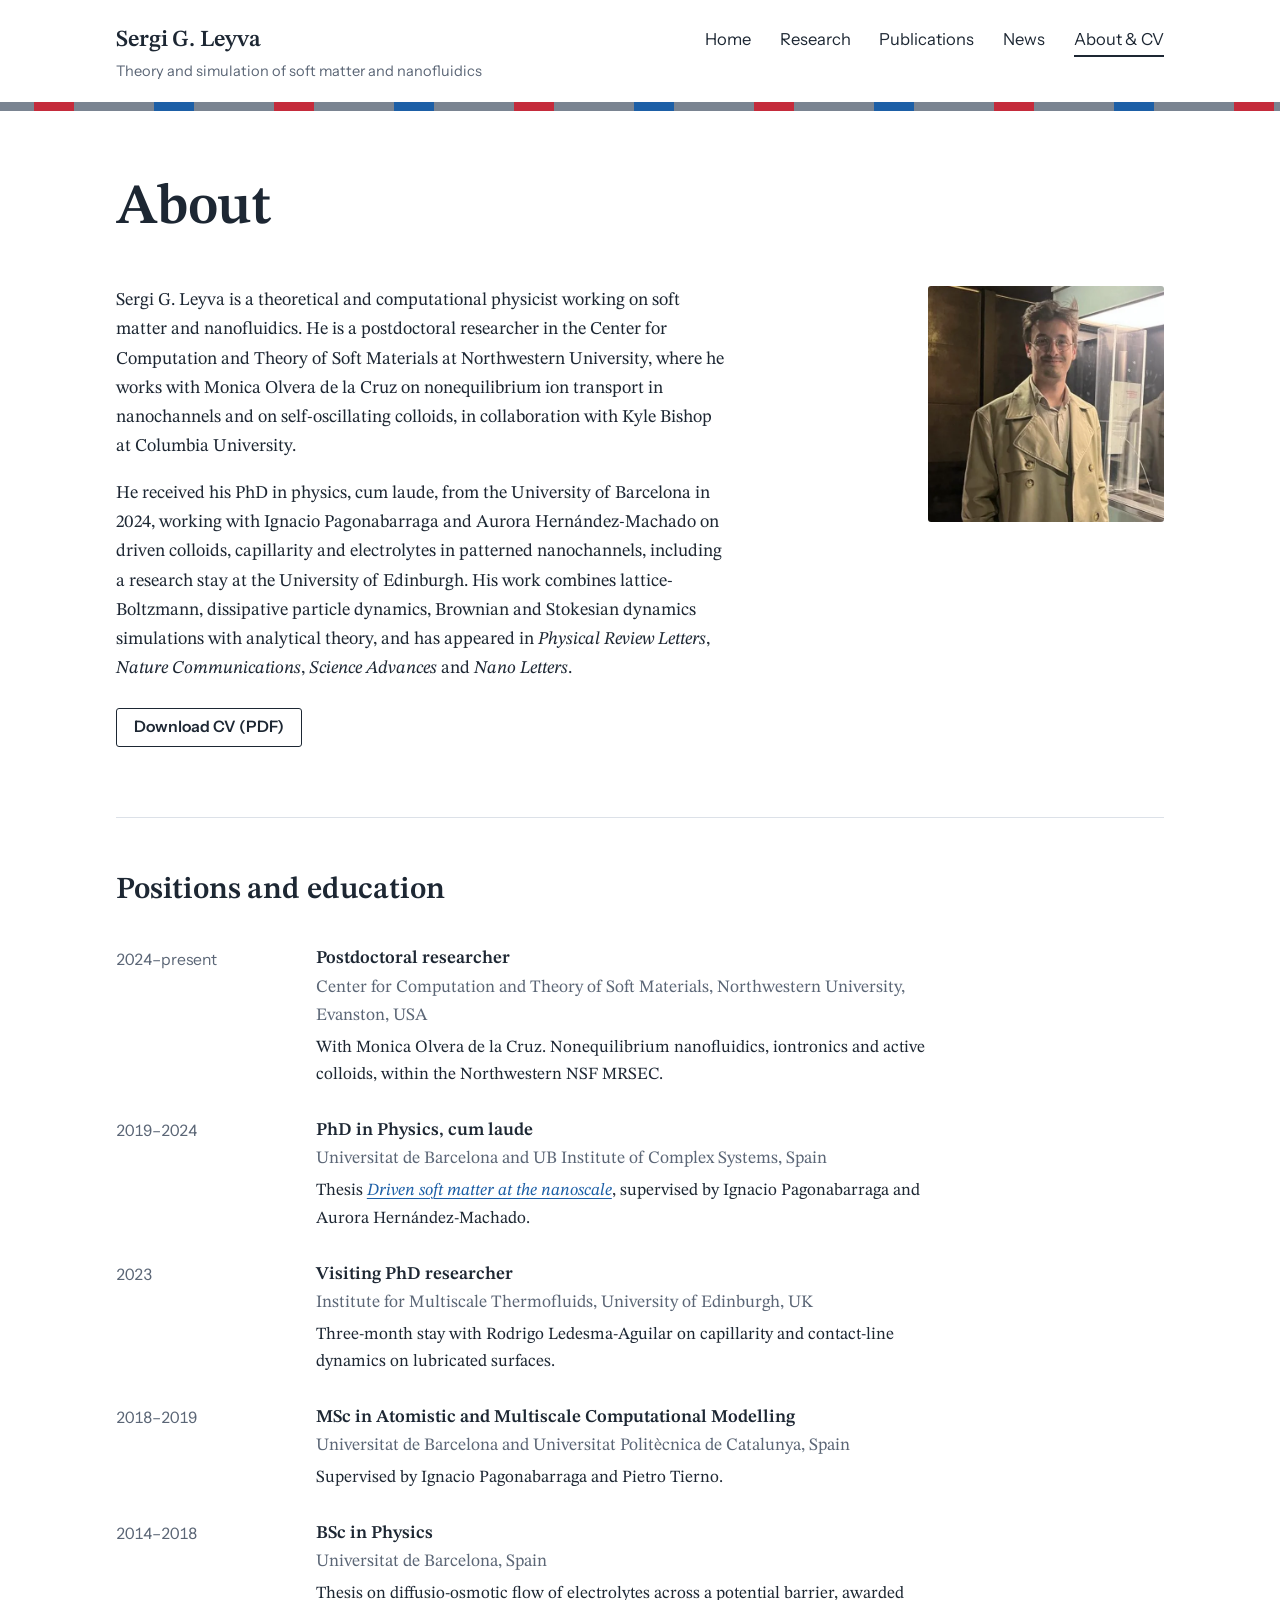
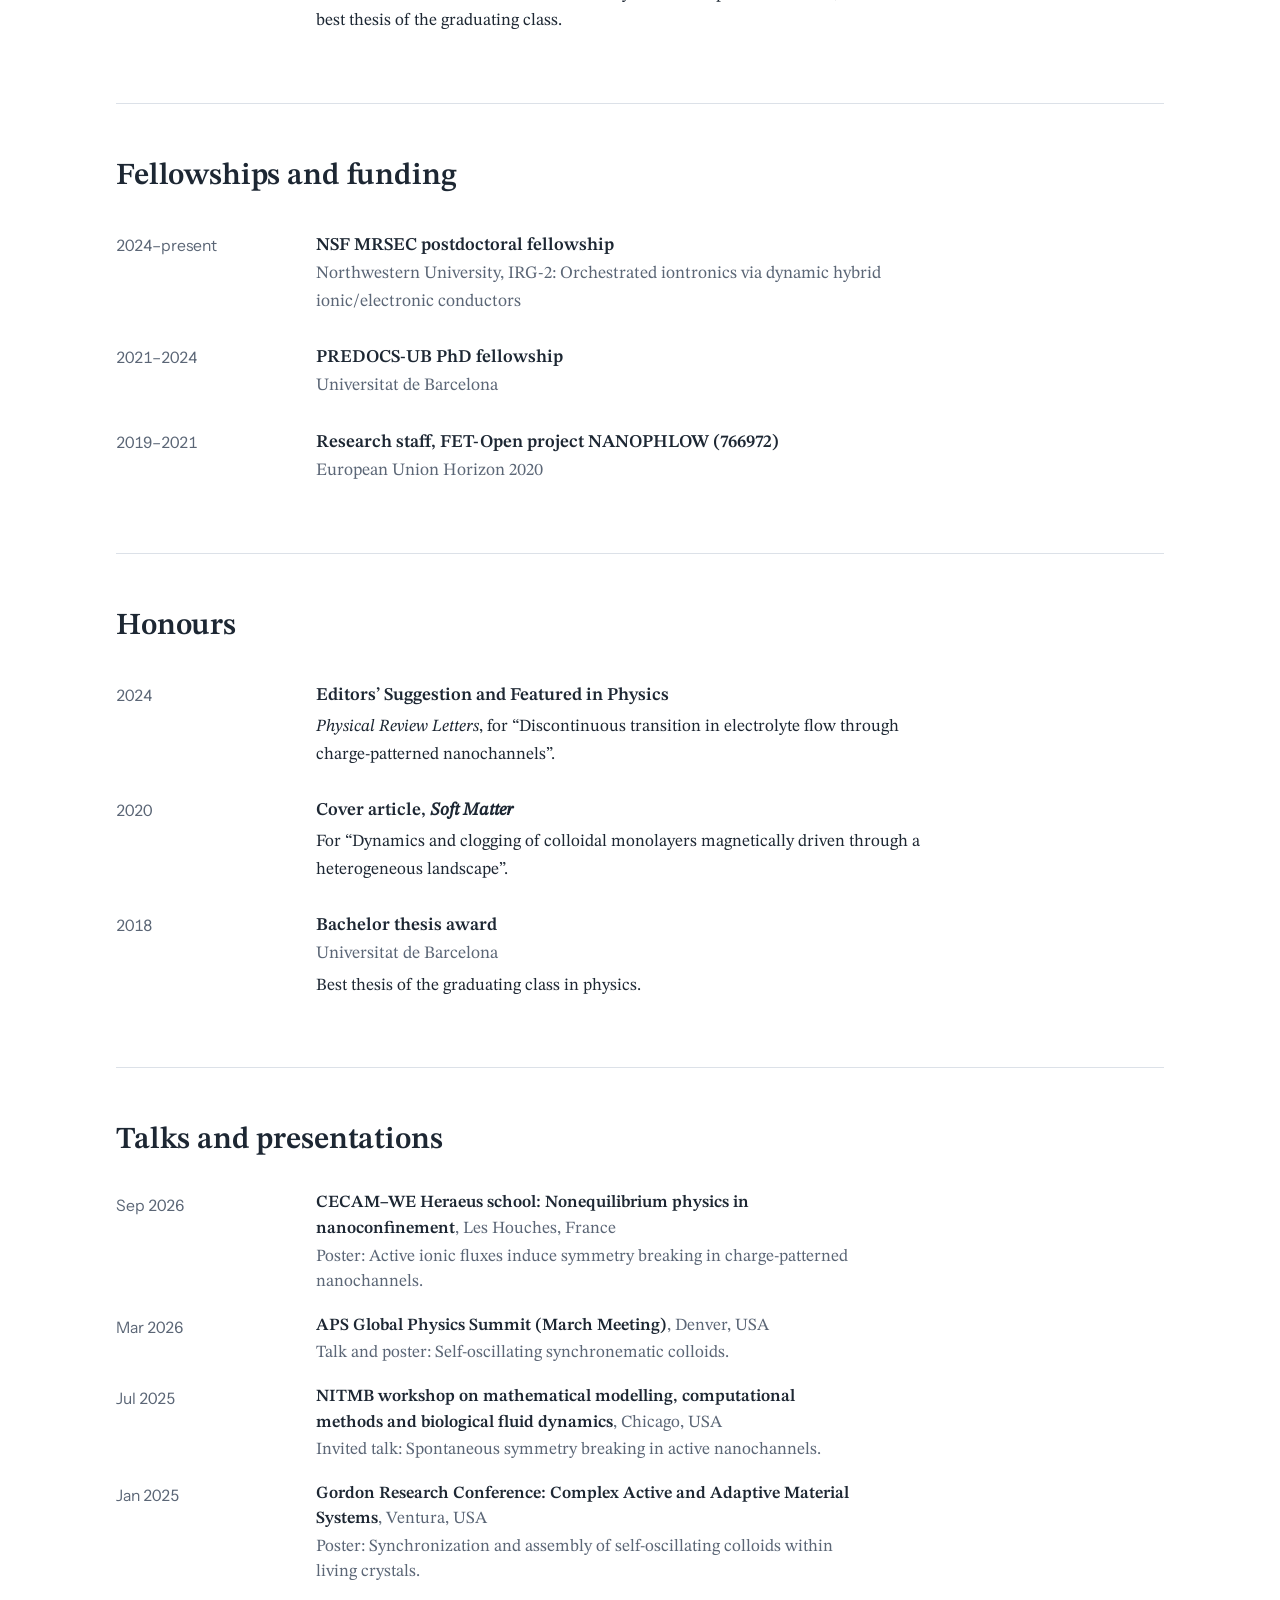
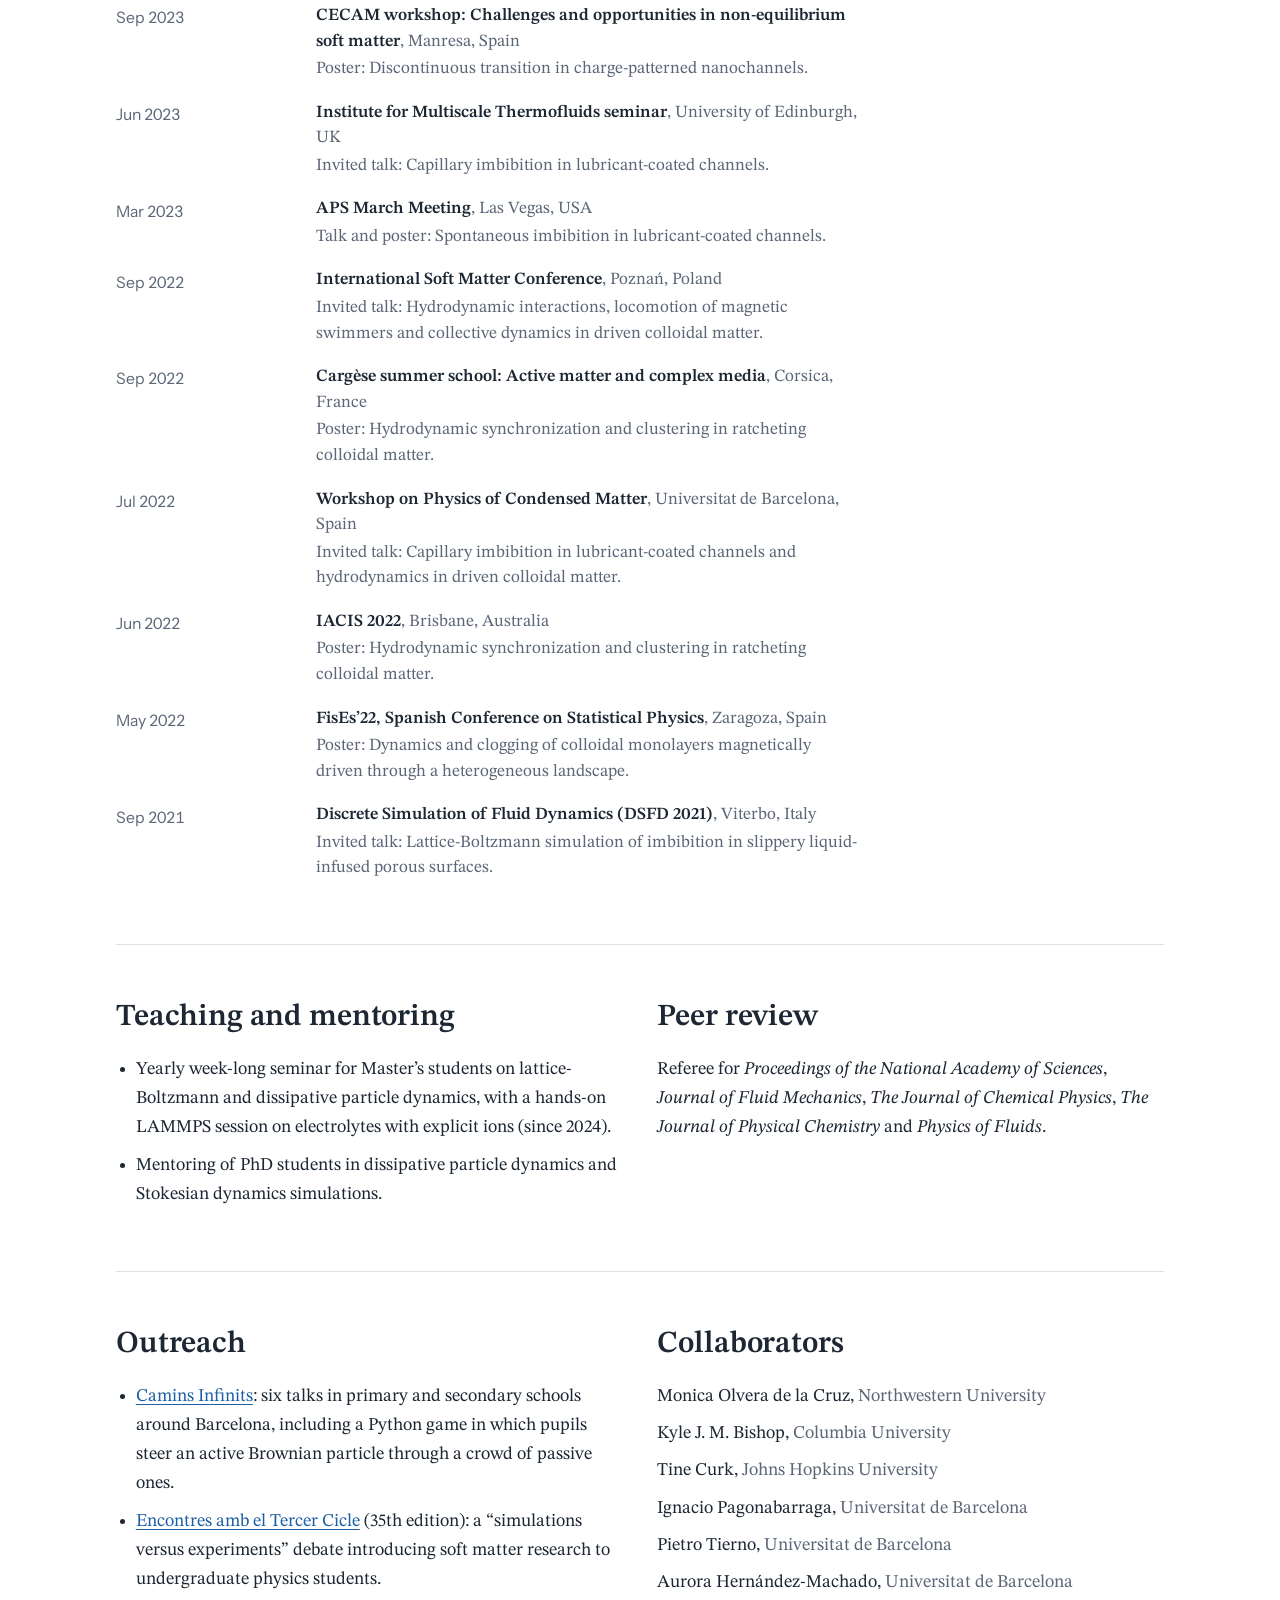
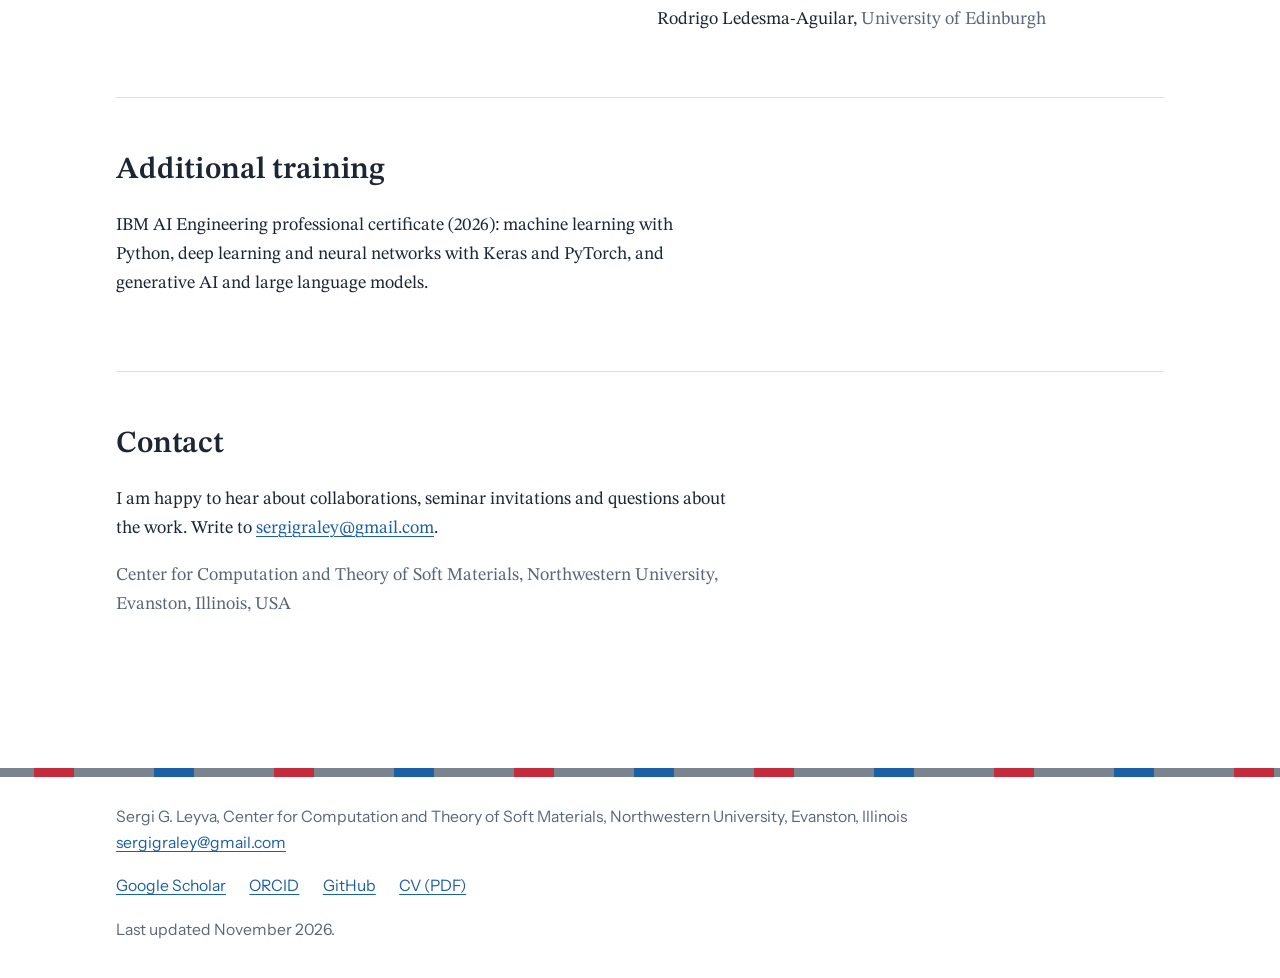
==== about.html @ b4b241b9 "Add files via upload" ====
<!DOCTYPE html>
<html lang="en">
<head>
  <meta charset="utf-8">
  <meta name="viewport" content="width=device-width, initial-scale=1">
  <title>About and CV | Sergi G. Leyva</title>
  <meta name="description" content="Biography, positions, funding, honours, talks, teaching and service of Sergi G. Leyva, postdoctoral researcher at Northwestern University.">
  <link rel="canonical" href="https://slevinskygra.github.io/about.html">
  <meta property="og:type" content="website">
  <meta property="og:title" content="About and CV | Sergi G. Leyva">
  <meta property="og:description" content="Biography, positions, funding, honours, talks, teaching and service of Sergi G. Leyva, postdoctoral researcher at Northwestern University.">
  <meta property="og:url" content="https://slevinskygra.github.io/about.html">
  <meta property="og:image" content="https://slevinskygra.github.io/assets/img/og-image.jpg">
  <meta name="twitter:card" content="summary_large_image">
  <link rel="icon" href="assets/img/favicon.svg" type="image/svg+xml">
  <link rel="preload" href="assets/fonts/stix-two-text-latin-400-normal.woff2" as="font" type="font/woff2" crossorigin>
  <link rel="preload" href="assets/fonts/instrument-sans-latin-400-normal.woff2" as="font" type="font/woff2" crossorigin>
  <link rel="stylesheet" href="assets/css/fonts.css">
  <link rel="stylesheet" href="assets/css/style.css">
</head>
<body>
  <a class="skip-link" href="#main">Skip to content</a>
  <header class="site-header">
    <div class="wrap">
      <a class="site-name" href="index.html">Sergi G. Leyva<small>Theory and simulation of soft matter and nanofluidics</small></a>
      <nav class="site-nav" aria-label="Main">
        <ul>
          <li><a href="index.html">Home</a></li>
          <li><a href="research.html">Research</a></li>
          <li><a href="publications.html">Publications</a></li>
          <li><a href="news.html">News</a></li>
          <li><a href="about.html" aria-current="page">About &amp; CV</a></li>
        </ul>
      </nav>
    </div>
    <div class="wall" aria-hidden="true"></div>
  </header>

  <main id="main">
    <div class="wrap">
      <header class="page-head" style="padding-bottom:clamp(1.8rem,3.5vw,2.6rem)">
        <h1>About</h1>
      </header>

      <section class="about-intro" aria-label="Biography">
        <div class="measure">
          <p>Sergi G. Leyva is a theoretical and computational physicist working on soft matter and nanofluidics. He is a postdoctoral researcher in the Center for Computation and Theory of Soft Materials at Northwestern University, where he works with Monica Olvera de la Cruz on nonequilibrium ion transport in nanochannels and on self-oscillating colloids, in collaboration with Kyle Bishop at Columbia University.</p>
          <p>He received his PhD in physics, cum laude, from the University of Barcelona in 2024, working with Ignacio Pagonabarraga and Aurora Hernández-Machado on driven colloids, capillarity and electrolytes in patterned nanochannels, including a research stay at the University of Edinburgh. His work combines lattice-Boltzmann, dissipative particle dynamics, Brownian and Stokesian dynamics simulations with analytical theory, and has appeared in <i>Physical Review Letters</i>, <i>Nature Communications</i>, <i>Science Advances</i> and <i>Nano Letters</i>.</p>
          <p style="margin-top:1.4rem"><a class="btn" href="assets/Sergi_Granados_CV.pdf">Download CV (PDF)</a></p>
        </div>
        <figure class="portrait">
          <img src="assets/img/profile.webp" alt="Portrait of Sergi G. Leyva" width="560" height="560">
        </figure>
      </section>

      <section class="cv-section" id="positions" aria-labelledby="positions-h" style="margin-top:clamp(2rem,4vw,3rem)">
        <h2 id="positions-h">Positions and education</h2>
        <ul class="cv-list">
          <li><span class="cv-when">2024–present</span><span class="cv-what"><strong>Postdoctoral researcher</strong><span class="where">Center for Computation and Theory of Soft Materials, Northwestern University, Evanston, USA</span><span class="detail">With Monica Olvera de la Cruz. Nonequilibrium nanofluidics, iontronics and active colloids, within the Northwestern NSF MRSEC.</span></span></li>
          <li><span class="cv-when">2019–2024</span><span class="cv-what"><strong>PhD in Physics, cum laude</strong><span class="where">Universitat de Barcelona and UB Institute of Complex Systems, Spain</span><span class="detail">Thesis <a href="https://diposit.ub.edu/dspace/bitstream/2445/212304/1/SGL_PhD-THESIS.pdf"><i>Driven soft matter at the nanoscale</i></a>, supervised by Ignacio Pagonabarraga and Aurora Hernández-Machado.</span></span></li>
          <li><span class="cv-when">2023</span><span class="cv-what"><strong>Visiting PhD researcher</strong><span class="where">Institute for Multiscale Thermofluids, University of Edinburgh, UK</span><span class="detail">Three-month stay with Rodrigo Ledesma-Aguilar on capillarity and contact-line dynamics on lubricated surfaces.</span></span></li>
          <li><span class="cv-when">2018–2019</span><span class="cv-what"><strong>MSc in Atomistic and Multiscale Computational Modelling</strong><span class="where">Universitat de Barcelona and Universitat Politècnica de Catalunya, Spain</span><span class="detail">Supervised by Ignacio Pagonabarraga and Pietro Tierno.</span></span></li>
          <li><span class="cv-when">2014–2018</span><span class="cv-what"><strong>BSc in Physics</strong><span class="where">Universitat de Barcelona, Spain</span><span class="detail">Thesis on diffusio-osmotic flow of electrolytes across a potential barrier, awarded best thesis of the graduating class.</span></span></li>
        </ul>
      </section>

      <section class="cv-section" id="funding" aria-labelledby="funding-h">
        <h2 id="funding-h">Fellowships and funding</h2>
        <ul class="cv-list">
          <li><span class="cv-when">2024–present</span><span class="cv-what"><strong>NSF MRSEC postdoctoral fellowship</strong><span class="where">Northwestern University, IRG-2: Orchestrated iontronics via dynamic hybrid ionic/electronic conductors</span></span></li>
          <li><span class="cv-when">2021–2024</span><span class="cv-what"><strong>PREDOCS-UB PhD fellowship</strong><span class="where">Universitat de Barcelona</span></span></li>
          <li><span class="cv-when">2019–2021</span><span class="cv-what"><strong>Research staff, FET-Open project NANOPHLOW (766972)</strong><span class="where">European Union Horizon 2020</span></span></li>
        </ul>
      </section>

      <section class="cv-section" id="honours" aria-labelledby="honours-h">
        <h2 id="honours-h">Honours</h2>
        <ul class="cv-list">
          <li><span class="cv-when">2024</span><span class="cv-what"><strong>Editors’ Suggestion and Featured in Physics</strong><span class="detail"><i>Physical Review Letters</i>, for “Discontinuous transition in electrolyte flow through charge-patterned nanochannels”.</span></span></li>
          <li><span class="cv-when">2020</span><span class="cv-what"><strong>Cover article, <i>Soft Matter</i></strong><span class="detail">For “Dynamics and clogging of colloidal monolayers magnetically driven through a heterogeneous landscape”.</span></span></li>
          <li><span class="cv-when">2018</span><span class="cv-what"><strong>Bachelor thesis award</strong><span class="where">Universitat de Barcelona</span><span class="detail">Best thesis of the graduating class in physics.</span></span></li>
        </ul>
      </section>

      <section class="cv-section" id="talks" aria-labelledby="talks-h">
        <h2 id="talks-h">Talks and presentations</h2>
        <ul class="cv-list cv-compact">
          <li><span class="cv-when">Sep 2026</span><span class="cv-what"><strong>CECAM–WE Heraeus school: Nonequilibrium physics in nanoconfinement</strong><span class="where">Les Houches, France</span><span class="detail">Poster: Active ionic fluxes induce symmetry breaking in charge-patterned nanochannels.</span></span></li>
          <li><span class="cv-when">Mar 2026</span><span class="cv-what"><strong>APS Global Physics Summit (March Meeting)</strong><span class="where">Denver, USA</span><span class="detail">Talk and poster: Self-oscillating synchronematic colloids.</span></span></li>
          <li><span class="cv-when">Jul 2025</span><span class="cv-what"><strong>NITMB workshop on mathematical modelling, computational methods and biological fluid dynamics</strong><span class="where">Chicago, USA</span><span class="detail">Invited talk: Spontaneous symmetry breaking in active nanochannels.</span></span></li>
          <li><span class="cv-when">Jan 2025</span><span class="cv-what"><strong>Gordon Research Conference: Complex Active and Adaptive Material Systems</strong><span class="where">Ventura, USA</span><span class="detail">Poster: Synchronization and assembly of self-oscillating colloids within living crystals.</span></span></li>
          <li><span class="cv-when">Sep 2023</span><span class="cv-what"><strong>CECAM workshop: Challenges and opportunities in non-equilibrium soft matter</strong><span class="where">Manresa, Spain</span><span class="detail">Poster: Discontinuous transition in charge-patterned nanochannels.</span></span></li>
          <li><span class="cv-when">Jun 2023</span><span class="cv-what"><strong>Institute for Multiscale Thermofluids seminar</strong><span class="where">University of Edinburgh, UK</span><span class="detail">Invited talk: Capillary imbibition in lubricant-coated channels.</span></span></li>
          <li><span class="cv-when">Mar 2023</span><span class="cv-what"><strong>APS March Meeting</strong><span class="where">Las Vegas, USA</span><span class="detail">Talk and poster: Spontaneous imbibition in lubricant-coated channels.</span></span></li>
          <li><span class="cv-when">Sep 2022</span><span class="cv-what"><strong>International Soft Matter Conference</strong><span class="where">Poznań, Poland</span><span class="detail">Invited talk: Hydrodynamic interactions, locomotion of magnetic swimmers and collective dynamics in driven colloidal matter.</span></span></li>
          <li><span class="cv-when">Sep 2022</span><span class="cv-what"><strong>Cargèse summer school: Active matter and complex media</strong><span class="where">Corsica, France</span><span class="detail">Poster: Hydrodynamic synchronization and clustering in ratcheting colloidal matter.</span></span></li>
          <li><span class="cv-when">Jul 2022</span><span class="cv-what"><strong>Workshop on Physics of Condensed Matter</strong><span class="where">Universitat de Barcelona, Spain</span><span class="detail">Invited talk: Capillary imbibition in lubricant-coated channels and hydrodynamics in driven colloidal matter.</span></span></li>
          <li><span class="cv-when">Jun 2022</span><span class="cv-what"><strong>IACIS 2022</strong><span class="where">Brisbane, Australia</span><span class="detail">Poster: Hydrodynamic synchronization and clustering in ratcheting colloidal matter.</span></span></li>
          <li><span class="cv-when">May 2022</span><span class="cv-what"><strong>FisEs’22, Spanish Conference on Statistical Physics</strong><span class="where">Zaragoza, Spain</span><span class="detail">Poster: Dynamics and clogging of colloidal monolayers magnetically driven through a heterogeneous landscape.</span></span></li>
          <li><span class="cv-when">Sep 2021</span><span class="cv-what"><strong>Discrete Simulation of Fluid Dynamics (DSFD 2021)</strong><span class="where">Viterbo, Italy</span><span class="detail">Invited talk: Lattice-Boltzmann simulation of imbibition in slippery liquid-infused porous surfaces.</span></span></li>
        </ul>
      </section>

      <section class="cv-section" id="teaching" aria-labelledby="teaching-h">
        <div class="two-col">
          <div>
            <h2 id="teaching-h" style="margin-bottom:1.1rem">Teaching and mentoring</h2>
            <ul class="plain-list">
              <li>Yearly week-long seminar for Master’s students on lattice-Boltzmann and dissipative particle dynamics, with a hands-on LAMMPS session on electrolytes with explicit ions (since 2024).</li>
              <li>Mentoring of PhD students in dissipative particle dynamics and Stokesian dynamics simulations.</li>
            </ul>
          </div>
          <div>
            <h2 style="margin-bottom:1.1rem">Peer review</h2>
            <p>Referee for <i>Proceedings of the National Academy of Sciences</i>, <i>Journal of Fluid Mechanics</i>, <i>The Journal of Chemical Physics</i>, <i>The Journal of Physical Chemistry</i> and <i>Physics of Fluids</i>.</p>
          </div>
        </div>
      </section>

      <section class="cv-section" id="outreach" aria-labelledby="outreach-h">
        <div class="two-col">
          <div>
            <h2 id="outreach-h" style="margin-bottom:1.1rem">Outreach</h2>
            <ul class="plain-list">
              <li><a href="https://www.ub.edu/laubdivulga/granados-leyva-sergi">Camins Infinits</a>: six talks in primary and secondary schools around Barcelona, including a Python game in which pupils steer an active Brownian particle through a crowd of passive ones.</li>
              <li><a href="https://e3cicle.wordpress.com/2022/11/04/35a-edicio/">Encontres amb el Tercer Cicle</a> (35th edition): a “simulations versus experiments” debate introducing soft matter research to undergraduate physics students.</li>
            </ul>
          </div>
          <div>
            <h2 style="margin-bottom:1.1rem">Collaborators</h2>
            <ul class="plain-list" style="list-style:none;padding:0">
            <li>Monica Olvera de la Cruz, <span class="muted">Northwestern University</span></li>
            <li>Kyle J. M. Bishop, <span class="muted">Columbia University</span></li>
            <li>Tine Curk, <span class="muted">Johns Hopkins University</span></li>
            <li>Ignacio Pagonabarraga, <span class="muted">Universitat de Barcelona</span></li>
            <li>Pietro Tierno, <span class="muted">Universitat de Barcelona</span></li>
            <li>Aurora Hernández-Machado, <span class="muted">Universitat de Barcelona</span></li>
            <li>Rodrigo Ledesma-Aguilar, <span class="muted">University of Edinburgh</span></li>
            </ul>
          </div>
        </div>
      </section>

      <section class="cv-section" id="training" aria-labelledby="training-h">
        <h2 id="training-h">Additional training</h2>
        <p class="measure">IBM AI Engineering professional certificate (2026): machine learning with Python, deep learning and neural networks with Keras and PyTorch, and generative AI and large language models.</p>
      </section>

      <section class="cv-section" id="contact" aria-labelledby="contact-h">
        <h2 id="contact-h">Contact</h2>
        <p class="measure">I am happy to hear about collaborations, seminar invitations and questions about the work. Write to <a href="mailto:sergigraley@gmail.com">sergigraley@gmail.com</a>.</p>
        <p class="measure muted">Center for Computation and Theory of Soft Materials, Northwestern University, Evanston, Illinois, USA</p>
      </section>
    </div>
  </main>
  <footer class="site-footer">
    <div class="wall" aria-hidden="true"></div>
    <div class="wrap">
      <address>
        Sergi G. Leyva, Center for Computation and Theory of Soft Materials, Northwestern University, Evanston, Illinois<br>
        <a href="mailto:sergigraley@gmail.com">sergigraley@gmail.com</a>
      </address>
      <ul>
        <li><a href="https://scholar.google.com/citations?user=Cr-qqGAAAAAJ">Google Scholar</a></li>
        <li><a href="https://orcid.org/0000-0001-9176-9285">ORCID</a></li>
        <li><a href="https://github.com/slevinskygra">GitHub</a></li>
        <li><a href="assets/Sergi_Granados_CV.pdf">CV (PDF)</a></li>
      </ul>
      <p style="margin:0;width:100%">Last updated November 2026.</p>
    </div>
  </footer>
</body>
</html>
---- assets/css/fonts.css ----
/* Self-hosted fonts (SIL Open Font License 1.1, see assets/fonts). */
/* stix-two-text-greek-400-normal */
@font-face {
  font-family: 'STIX Two Text';
  font-style: normal;
  font-display: swap;
  font-weight: 400;
  src: url(../fonts/stix-two-text-greek-400-normal.woff2) format('woff2');
  unicode-range: U+0370-0377,U+037A-037F,U+0384-038A,U+038C,U+038E-03A1,U+03A3-03FF;
}
/* stix-two-text-latin-ext-400-normal */
@font-face {
  font-family: 'STIX Two Text';
  font-style: normal;
  font-display: swap;
  font-weight: 400;
  src: url(../fonts/stix-two-text-latin-ext-400-normal.woff2) format('woff2');
  unicode-range: U+0100-02BA,U+02BD-02C5,U+02C7-02CC,U+02CE-02D7,U+02DD-02FF,U+0304,U+0308,U+0329,U+1D00-1DBF,U+1E00-1E9F,U+1EF2-1EFF,U+2020,U+20A0-20AB,U+20AD-20C0,U+2113,U+2C60-2C7F,U+A720-A7FF;
}
/* stix-two-text-latin-400-normal */
@font-face {
  font-family: 'STIX Two Text';
  font-style: normal;
  font-display: swap;
  font-weight: 400;
  src: url(../fonts/stix-two-text-latin-400-normal.woff2) format('woff2');
  unicode-range: U+0000-00FF,U+0131,U+0152-0153,U+02BB-02BC,U+02C6,U+02DA,U+02DC,U+0304,U+0308,U+0329,U+2000-206F,U+20AC,U+2122,U+2191,U+2193,U+2212,U+2215,U+FEFF,U+FFFD;
}
/* stix-two-text-greek-400-italic */
@font-face {
  font-family: 'STIX Two Text';
  font-style: italic;
  font-display: swap;
  font-weight: 400;
  src: url(../fonts/stix-two-text-greek-400-italic.woff2) format('woff2');
  unicode-range: U+0370-0377,U+037A-037F,U+0384-038A,U+038C,U+038E-03A1,U+03A3-03FF;
}
/* stix-two-text-latin-ext-400-italic */
@font-face {
  font-family: 'STIX Two Text';
  font-style: italic;
  font-display: swap;
  font-weight: 400;
  src: url(../fonts/stix-two-text-latin-ext-400-italic.woff2) format('woff2');
  unicode-range: U+0100-02BA,U+02BD-02C5,U+02C7-02CC,U+02CE-02D7,U+02DD-02FF,U+0304,U+0308,U+0329,U+1D00-1DBF,U+1E00-1E9F,U+1EF2-1EFF,U+2020,U+20A0-20AB,U+20AD-20C0,U+2113,U+2C60-2C7F,U+A720-A7FF;
}
/* stix-two-text-latin-400-italic */
@font-face {
  font-family: 'STIX Two Text';
  font-style: italic;
  font-display: swap;
  font-weight: 400;
  src: url(../fonts/stix-two-text-latin-400-italic.woff2) format('woff2');
  unicode-range: U+0000-00FF,U+0131,U+0152-0153,U+02BB-02BC,U+02C6,U+02DA,U+02DC,U+0304,U+0308,U+0329,U+2000-206F,U+20AC,U+2122,U+2191,U+2193,U+2212,U+2215,U+FEFF,U+FFFD;
}
/* stix-two-text-greek-600-normal */
@font-face {
  font-family: 'STIX Two Text';
  font-style: normal;
  font-display: swap;
  font-weight: 600;
  src: url(../fonts/stix-two-text-greek-600-normal.woff2) format('woff2');
  unicode-range: U+0370-0377,U+037A-037F,U+0384-038A,U+038C,U+038E-03A1,U+03A3-03FF;
}
/* stix-two-text-latin-ext-600-normal */
@font-face {
  font-family: 'STIX Two Text';
  font-style: normal;
  font-display: swap;
  font-weight: 600;
  src: url(../fonts/stix-two-text-latin-ext-600-normal.woff2) format('woff2');
  unicode-range: U+0100-02BA,U+02BD-02C5,U+02C7-02CC,U+02CE-02D7,U+02DD-02FF,U+0304,U+0308,U+0329,U+1D00-1DBF,U+1E00-1E9F,U+1EF2-1EFF,U+2020,U+20A0-20AB,U+20AD-20C0,U+2113,U+2C60-2C7F,U+A720-A7FF;
}
/* stix-two-text-latin-600-normal */
@font-face {
  font-family: 'STIX Two Text';
  font-style: normal;
  font-display: swap;
  font-weight: 600;
  src: url(../fonts/stix-two-text-latin-600-normal.woff2) format('woff2');
  unicode-range: U+0000-00FF,U+0131,U+0152-0153,U+02BB-02BC,U+02C6,U+02DA,U+02DC,U+0304,U+0308,U+0329,U+2000-206F,U+20AC,U+2122,U+2191,U+2193,U+2212,U+2215,U+FEFF,U+FFFD;
}
/* instrument-sans-latin-ext-400-normal */
@font-face {
  font-family: 'Instrument Sans';
  font-style: normal;
  font-display: swap;
  font-weight: 400;
  src: url(../fonts/instrument-sans-latin-ext-400-normal.woff2) format('woff2');
  unicode-range: U+0100-02BA,U+02BD-02C5,U+02C7-02CC,U+02CE-02D7,U+02DD-02FF,U+0304,U+0308,U+0329,U+1D00-1DBF,U+1E00-1E9F,U+1EF2-1EFF,U+2020,U+20A0-20AB,U+20AD-20C0,U+2113,U+2C60-2C7F,U+A720-A7FF;
}
/* instrument-sans-latin-400-normal */
@font-face {
  font-family: 'Instrument Sans';
  font-style: normal;
  font-display: swap;
  font-weight: 400;
  src: url(../fonts/instrument-sans-latin-400-normal.woff2) format('woff2');
  unicode-range: U+0000-00FF,U+0131,U+0152-0153,U+02BB-02BC,U+02C6,U+02DA,U+02DC,U+0304,U+0308,U+0329,U+2000-206F,U+20AC,U+2122,U+2191,U+2193,U+2212,U+2215,U+FEFF,U+FFFD;
}
/* instrument-sans-latin-ext-500-normal */
@font-face {
  font-family: 'Instrument Sans';
  font-style: normal;
  font-display: swap;
  font-weight: 500;
  src: url(../fonts/instrument-sans-latin-ext-500-normal.woff2) format('woff2');
  unicode-range: U+0100-02BA,U+02BD-02C5,U+02C7-02CC,U+02CE-02D7,U+02DD-02FF,U+0304,U+0308,U+0329,U+1D00-1DBF,U+1E00-1E9F,U+1EF2-1EFF,U+2020,U+20A0-20AB,U+20AD-20C0,U+2113,U+2C60-2C7F,U+A720-A7FF;
}
/* instrument-sans-latin-500-normal */
@font-face {
  font-family: 'Instrument Sans';
  font-style: normal;
  font-display: swap;
  font-weight: 500;
  src: url(../fonts/instrument-sans-latin-500-normal.woff2) format('woff2');
  unicode-range: U+0000-00FF,U+0131,U+0152-0153,U+02BB-02BC,U+02C6,U+02DA,U+02DC,U+0304,U+0308,U+0329,U+2000-206F,U+20AC,U+2122,U+2191,U+2193,U+2212,U+2215,U+FEFF,U+FFFD;
}
/* instrument-sans-latin-ext-600-normal */
@font-face {
  font-family: 'Instrument Sans';
  font-style: normal;
  font-display: swap;
  font-weight: 600;
  src: url(../fonts/instrument-sans-latin-ext-600-normal.woff2) format('woff2');
  unicode-range: U+0100-02BA,U+02BD-02C5,U+02C7-02CC,U+02CE-02D7,U+02DD-02FF,U+0304,U+0308,U+0329,U+1D00-1DBF,U+1E00-1E9F,U+1EF2-1EFF,U+2020,U+20A0-20AB,U+20AD-20C0,U+2113,U+2C60-2C7F,U+A720-A7FF;
}
/* instrument-sans-latin-600-normal */
@font-face {
  font-family: 'Instrument Sans';
  font-style: normal;
  font-display: swap;
  font-weight: 600;
  src: url(../fonts/instrument-sans-latin-600-normal.woff2) format('woff2');
  unicode-range: U+0000-00FF,U+0131,U+0152-0153,U+02BB-02BC,U+02C6,U+02DA,U+02DC,U+0304,U+0308,U+0329,U+2000-206F,U+20AC,U+2122,U+2191,U+2193,U+2212,U+2215,U+FEFF,U+FFFD;
}
---- assets/css/style.css ----
/* ==========================================================================
   Sergi G. Leyva — site styles
   The page is a nanochannel: a charge-patterned wall bounds every page at
   the top and the bottom. Everything in between is quiet, journal-like type.
   ========================================================================== */

:root {
  /* Colour */
  --paper: #ffffff;
  --band: #f3f5f8;        /* figure frames, channel interior */
  --ink: #1d2733;         /* body text */
  --muted: #5b6676;       /* secondary text */
  --rule: #dce1e8;        /* hairlines */
  --wall: #7a8491;        /* channel walls */
  --cation: #c42b3b;      /* positive charge */
  --anion: #1d5fa6;       /* negative charge, links */
  --anion-dark: #154a83;

  /* Type */
  --serif: "STIX Two Text", "STIX Two", "Times New Roman", serif;
  --sans: "Instrument Sans", "Helvetica Neue", Arial, sans-serif;

  /* Scale (roughly 1.25) */
  --fs-sm: 0.875rem;   /* 15.75px at 18px root */
  --fs-xs: 0.8125rem;
  --fs-body: 1rem;
  --fs-h3: 1.22rem;
  --fs-h2: 1.7rem;
  --fs-h1: clamp(2rem, 1.35rem + 2.6vw, 3.15rem);

  --wrap: 1120px;
  --measure: 68ch;
  --gap: clamp(1.25rem, 0.8rem + 1.6vw, 2.25rem);
}

*,
*::before,
*::after { box-sizing: border-box; }

html {
  font-size: 112.5%; /* 18px */
  -webkit-text-size-adjust: 100%;
  color-scheme: light;
}

body {
  margin: 0;
  background: var(--paper);
  color: var(--ink);
  font-family: var(--serif);
  font-size: var(--fs-body);
  line-height: 1.62;
  font-kerning: normal;
  font-variant-numeric: oldstyle-nums proportional-nums;
  text-rendering: optimizeLegibility;
  display: flex;
  flex-direction: column;
  min-height: 100vh;
}

main { flex: 1 0 auto; }

img { max-width: 100%; height: auto; display: block; }

a {
  color: var(--anion);
  text-decoration-thickness: 1px;
  text-underline-offset: 0.18em;
}
a:hover { color: var(--anion-dark); text-decoration-thickness: 2px; }

:focus-visible {
  outline: 2px solid var(--anion);
  outline-offset: 3px;
  border-radius: 2px;
}

h1, h2, h3, h4 {
  font-family: var(--serif);
  font-weight: 600;
  line-height: 1.18;
  margin: 0;
  text-wrap: balance;
}
h2 { font-size: var(--fs-h2); letter-spacing: -0.005em; }
h3 { font-size: var(--fs-h3); }

p { margin: 0 0 1em; }

sup, sub { line-height: 0; font-size: 0.72em; }

.wrap {
  width: 100%;
  max-width: var(--wrap);
  margin-inline: auto;
  padding-inline: clamp(1.1rem, 4vw, 2rem);
}

.measure { max-width: var(--measure); }

.sans { font-family: var(--sans); }
.muted { color: var(--muted); }

.skip-link {
  position: absolute;
  left: 1rem;
  top: -3rem;
  background: var(--ink);
  color: #fff;
  padding: 0.5rem 0.9rem;
  font-family: var(--sans);
  font-size: var(--fs-sm);
  z-index: 10;
}
.skip-link:focus { top: 0.75rem; color: #fff; }

/* --------------------------------------------------------------------------
   The wall: a strip of surface-charge patches (red +, blue −) on grey
   -------------------------------------------------------------------------- */
.wall {
  height: 9px;
  background:
    repeating-linear-gradient(90deg,
      var(--wall) 0 34px,
      var(--cation) 34px 74px,
      var(--wall) 74px 154px,
      var(--anion) 154px 194px,
      var(--wall) 194px 240px);
}

/* --------------------------------------------------------------------------
   Header
   -------------------------------------------------------------------------- */
.site-header .wrap {
  display: flex;
  align-items: baseline;
  justify-content: space-between;
  gap: 1rem 2rem;
  flex-wrap: wrap;
  padding-block: 1.15rem 1rem;
}

.site-name {
  font-family: var(--serif);
  font-weight: 600;
  font-size: 1.28rem;
  color: var(--ink);
  text-decoration: none;
  letter-spacing: -0.005em;
}
.site-name:hover { color: var(--ink); }
.site-name small {
  display: block;
  font-family: var(--sans);
  font-weight: 400;
  font-size: var(--fs-xs);
  color: var(--muted);
  letter-spacing: 0;
  margin-top: 0.1rem;
}

.site-nav ul {
  display: flex;
  flex-wrap: wrap;
  gap: 0.25rem 1.6rem;
  list-style: none;
  margin: 0;
  padding: 0;
}
.site-nav a {
  font-family: var(--sans);
  font-size: 0.92rem;
  color: var(--ink);
  text-decoration: none;
  padding-block: 0.3rem;
  border-bottom: 2px solid transparent;
}
.site-nav a:hover { border-bottom-color: var(--rule); color: var(--ink); }
.site-nav a[aria-current="page"] { border-bottom-color: var(--ink); }

/* --------------------------------------------------------------------------
   Page heading (inner pages)
   -------------------------------------------------------------------------- */
.page-head {
  padding-block: clamp(2.4rem, 5vw, 3.8rem) clamp(1.6rem, 3vw, 2.4rem);
}
.page-head h1 { font-size: var(--fs-h1); letter-spacing: -0.012em; max-width: 22ch; }
.page-head .lede {
  margin-top: 1.1rem;
  font-size: 1.1rem;
  color: var(--muted);
  max-width: 60ch;
}

/* --------------------------------------------------------------------------
   Home: title block styled like the head of a paper
   -------------------------------------------------------------------------- */
.title-block {
  display: grid;
  grid-template-columns: minmax(0, 1fr) 236px;
  gap: var(--gap) clamp(2rem, 5vw, 4.5rem);
  align-items: start;
  padding-block: clamp(2.4rem, 5.5vw, 4.4rem) clamp(1.8rem, 3vw, 2.6rem);
}
.paper-title {
  font-size: var(--fs-h1);
  letter-spacing: -0.014em;
  line-height: 1.12;
  max-width: 26ch;
}
.byline {
  margin-top: 1.4rem;
  font-size: 1.16rem;
}
.byline strong { font-weight: 600; }
.affil {
  margin-top: 0.3rem;
  font-style: italic;
  color: var(--muted);
  font-size: 0.95rem;
  line-height: 1.45;
}
.abstract {
  margin-top: 1.6rem;
  padding-left: 1.1rem;
  border-left: 2px solid var(--rule);
  max-width: 64ch;
}
.abstract p:last-child { margin-bottom: 0; }

.contact-links {
  display: flex;
  flex-wrap: wrap;
  gap: 0.4rem 1.35rem;
  margin: 1.5rem 0 0;
  padding: 0;
  list-style: none;
  font-family: var(--sans);
  font-size: var(--fs-sm);
}

.portrait {
  margin: 0;
}
.portrait img {
  width: 100%;
  aspect-ratio: 1;
  object-fit: cover;
  border-radius: 3px;
}
.portrait figcaption {
  font-family: var(--sans);
  font-size: var(--fs-xs);
  color: var(--muted);
  margin-top: 0.55rem;
  line-height: 1.45;
}

/* --------------------------------------------------------------------------
   Figures & captions
   -------------------------------------------------------------------------- */
.fig { margin: 0; }
.fig-frame {
  background: var(--paper);
  border: 1px solid var(--rule);
  border-radius: 3px;
  padding: clamp(0.6rem, 1.5vw, 1rem);
}
.fig-frame img { margin-inline: auto; }
.fig figcaption,
.caption {
  font-family: var(--sans);
  font-size: var(--fs-sm);
  line-height: 1.5;
  color: var(--muted);
  margin-top: 0.7rem;
  max-width: 78ch;
}
.fig figcaption b,
.caption b { color: var(--ink); font-weight: 600; }

/* --------------------------------------------------------------------------
   Interactive channel (home, Fig. 1)
   -------------------------------------------------------------------------- */
.channel-fig { padding-bottom: clamp(2.5rem, 5vw, 4rem); }
.channel-stage {
  position: relative;
  border-radius: 3px;
  overflow: hidden;
  background: var(--band);
}
.channel-stage canvas {
  display: block;
  width: 100%;
  height: clamp(170px, 22vw, 240px);
  cursor: pointer;
  touch-action: manipulation;
}
.channel-controls {
  display: grid;
  grid-template-columns: minmax(0, 1fr) auto auto;
  gap: 0.8rem 1.6rem;
  align-items: center;
  margin-top: 0.9rem;
  font-family: var(--sans);
  font-size: var(--fs-sm);
}
.flux-control { display: grid; gap: 0.25rem; }
.flux-control label { font-weight: 600; color: var(--ink); }
.flux-scale {
  position: relative;
  display: flex;
  justify-content: space-between;
  font-size: var(--fs-xs);
  color: var(--muted);
}
.flux-scale .crit {
  position: absolute;
  left: 50%;
  transform: translateX(-50%);
  white-space: nowrap;
}
.flux-scale .crit::before {
  content: "";
  position: absolute;
  left: 50%;
  top: -0.55rem;
  width: 1px;
  height: 0.45rem;
  background: var(--muted);
}
.readout {
  display: grid;
  grid-template-columns: auto auto;
  align-items: center;
  gap: 0.15rem 0.8rem;
  color: var(--muted);
}
.readout canvas { width: 150px; height: 42px; display: block; grid-row: span 2; }
.readout strong { color: var(--ink); font-weight: 600; }

input[type="range"] {
  width: 100%;
  margin: 0.2rem 0;
  accent-color: var(--ink);
}

.btn {
  font-family: var(--sans);
  font-size: var(--fs-sm);
  font-weight: 600;
  color: var(--ink);
  background: var(--paper);
  border: 1px solid var(--ink);
  border-radius: 3px;
  padding: 0.5rem 0.95rem;
  cursor: pointer;
  text-decoration: none;
  display: inline-block;
  line-height: 1.2;
}
.btn:hover { background: var(--ink); color: #fff; }

/* --------------------------------------------------------------------------
   Sections
   -------------------------------------------------------------------------- */
.section { padding-block: clamp(2.6rem, 5.5vw, 4.4rem); border-top: 1px solid var(--rule); }
.section-head {
  display: flex;
  justify-content: space-between;
  align-items: baseline;
  gap: 1rem;
  flex-wrap: wrap;
  margin-bottom: clamp(1.4rem, 3vw, 2.1rem);
}
.section-head a {
  font-family: var(--sans);
  font-size: var(--fs-sm);
}

/* Research themes (home) */
.themes {
  display: grid;
  grid-template-columns: repeat(3, minmax(0, 1fr));
  gap: var(--gap);
}
.theme { display: flex; flex-direction: column; }
.theme .thumb {
  display: block;
  aspect-ratio: 16 / 9;
  border: 1px solid var(--rule);
  border-radius: 3px;
  overflow: hidden;
  background: var(--paper);
  margin-bottom: 1rem;
}
.theme .thumb img { width: 100%; height: 100%; object-fit: cover; }
.theme h3 { text-wrap: pretty; }
.theme h3 a { color: var(--ink); text-decoration: none; }
.theme h3 a:hover { text-decoration: underline; }
.theme p { margin: 0.55rem 0 0; font-size: 0.97rem; }

/* News lists */
.news-list { list-style: none; margin: 0; padding: 0; }
.news-list > li {
  display: grid;
  grid-template-columns: 8.5rem minmax(0, 1fr);
  gap: 0.2rem 1.6rem;
  padding-block: 1rem;
  border-top: 1px solid var(--rule);
}
.news-list > li:first-child { border-top: 0; padding-top: 0; }
.news-date {
  font-family: var(--sans);
  font-size: var(--fs-sm);
  color: var(--muted);
  padding-top: 0.15rem;
  font-variant-numeric: lining-nums tabular-nums;
}
.news-list h3 { font-size: 1.08rem; font-weight: 600; }
.news-list h3 a { color: var(--ink); text-decoration: none; }
.news-list h3 a:hover { text-decoration: underline; }

/* Full news page */
.news-item { padding-block: clamp(1.6rem, 3vw, 2.4rem); border-top: 1px solid var(--rule); scroll-margin-top: 1.5rem; }
.news-item:first-of-type { border-top: 0; padding-top: 0; }
.news-item .news-grid {
  display: grid;
  grid-template-columns: 8.5rem minmax(0, 1fr);
  gap: 0.3rem 1.6rem;
}
.news-item h2 { font-size: 1.36rem; margin-bottom: 0.6rem; max-width: 46ch; }
.news-item .body { max-width: var(--measure); }
.news-item .fig { margin-top: 1.1rem; max-width: 820px; }

/* --------------------------------------------------------------------------
   Publications
   -------------------------------------------------------------------------- */
.pub-tools {
  display: flex;
  flex-wrap: wrap;
  justify-content: space-between;
  align-items: center;
  gap: 1rem 2rem;
  margin-bottom: 2rem;
  font-family: var(--sans);
  font-size: var(--fs-sm);
}
.filters { display: flex; flex-wrap: wrap; gap: 0.5rem; }
.filters button {
  font: inherit;
  color: var(--ink);
  background: var(--paper);
  border: 1px solid var(--rule);
  border-radius: 999px;
  padding: 0.35rem 0.85rem;
  cursor: pointer;
}
.filters button:hover { border-color: var(--ink); }
.filters button[aria-pressed="true"] { background: var(--ink); border-color: var(--ink); color: #fff; }

.pub-year {
  font-family: var(--sans);
  font-size: var(--fs-sm);
  font-weight: 600;
  color: var(--muted);
  margin: 2.2rem 0 0.4rem;
  font-variant-numeric: lining-nums;
}
.pub-year:first-of-type { margin-top: 0; }

.pubs { list-style: none; margin: 0; padding: 0; counter-reset: none; }
.pub {
  display: grid;
  grid-template-columns: 9.5rem minmax(0, 1fr);
  gap: 0.3rem 1.6rem;
  padding-block: 1.15rem;
  border-top: 1px solid var(--rule);
}
.pub[hidden] { display: none; }
.pub .pub-thumb {
  border: 1px solid var(--rule);
  border-radius: 3px;
  overflow: hidden;
  aspect-ratio: 4 / 3;
  background: var(--paper);
  display: block;
}
.pub .pub-thumb img { width: 100%; height: 100%; object-fit: contain; }
.pub-title { font-size: 1.08rem; font-weight: 600; line-height: 1.3; }
.pub-title a { color: var(--ink); text-decoration: none; }
.pub-title a:hover { color: var(--anion); text-decoration: underline; }
.pub-authors { margin-top: 0.3rem; font-size: 0.97rem; }
.pub-authors .me { font-weight: 600; }
.pub-venue { font-size: 0.97rem; color: var(--muted); }
.pub-venue i { color: var(--ink); }
.pub-meta {
  display: flex;
  flex-wrap: wrap;
  gap: 0.35rem 0.5rem;
  margin-top: 0.55rem;
  font-family: var(--sans);
  font-size: var(--fs-xs);
}
.tag {
  display: inline-block;
  padding: 0.12rem 0.55rem;
  border: 1px solid var(--rule);
  border-radius: 3px;
  color: var(--ink);
  text-decoration: none;
  line-height: 1.5;
}
a.tag { color: var(--anion); }
a.tag:hover { border-color: var(--anion); }
.tag-honour { border-color: var(--cation); color: var(--cation); }
.pub-note {
  font-family: var(--sans);
  font-size: var(--fs-sm);
  color: var(--muted);
  margin-top: 2.2rem;
}

/* Compact list (home) */
.pub-compact {
  list-style: none;
  margin: 0;
  padding: 0;
  display: grid;
  grid-template-columns: repeat(2, minmax(0, 1fr));
  gap: 0 var(--gap);
}
.pub-compact li {
  display: grid;
  grid-template-columns: 7.5rem minmax(0, 1fr);
  gap: 1.1rem;
  align-items: start;
  padding-block: 1.1rem;
  border-top: 1px solid var(--rule);
}
.pub-compact .pub-thumb {
  border: 1px solid var(--rule);
  border-radius: 3px;
  overflow: hidden;
  aspect-ratio: 4 / 3;
  background: var(--paper);
  display: block;
}
.pub-compact .pub-thumb img { width: 100%; height: 100%; object-fit: contain; }
.pub-compact .pub-title { font-size: 1.04rem; }

/* --------------------------------------------------------------------------
   Research page
   -------------------------------------------------------------------------- */
.toc {
  display: grid;
  grid-template-columns: repeat(3, minmax(0, 1fr));
  gap: 1.2rem var(--gap);
  margin: 0;
  padding: 0;
  list-style: none;
  font-family: var(--sans);
  font-size: var(--fs-sm);
}
.toc .toc-area {
  font-weight: 600;
  margin: 0 0 0.4rem;
}
.toc .toc-area a { color: var(--ink); }
.toc ul { list-style: none; margin: 0; padding: 0; display: grid; gap: 0.25rem; }

.area { padding-block: clamp(2.4rem, 5vw, 3.6rem); border-top: 1px solid var(--rule); }
.area > header { max-width: var(--measure); margin-bottom: clamp(1.8rem, 3.5vw, 2.6rem); }
.area > header h2 { margin-bottom: 0.7rem; }
.area > header p { color: var(--muted); font-size: 1.04rem; margin: 0; }

.project {
  display: grid;
  grid-template-columns: minmax(0, 1.05fr) minmax(0, 1fr);
  gap: var(--gap) clamp(1.8rem, 4.5vw, 3.6rem);
  align-items: start;
  padding-block: clamp(1.6rem, 3.5vw, 2.4rem);
  scroll-margin-top: 1.5rem;
}
.project + .project { border-top: 1px dashed var(--rule); }
.project-wide { grid-template-columns: 1fr; }
.project.project-wide .text { columns: 2 22rem; column-gap: clamp(1.8rem, 4.5vw, 3.6rem); max-width: none; }
.project-wide .text h3 { column-span: all; }
.project-wide .text p { break-inside: avoid-column; }
.project-wide .related { break-inside: avoid; }
.project h3 { font-size: 1.34rem; margin-bottom: 0.75rem; }
.project .text { max-width: var(--measure); }
.project .figs { display: grid; gap: 1rem; }
.project .figs .pair { display: grid; grid-template-columns: 1fr 1fr; gap: 0.8rem; align-items: start; }
.related {
  margin-top: 1rem;
  font-family: var(--sans);
  font-size: var(--fs-sm);
}
.related ul { list-style: none; margin: 0.35rem 0 0; padding: 0; display: grid; gap: 0.3rem; }
.related li { color: var(--muted); }
.related b { color: var(--ink); font-weight: 600; }

.methods {
  display: grid;
  grid-template-columns: repeat(2, minmax(0, 1fr));
  gap: 1.6rem var(--gap);
  margin: 0;
}
.methods div { max-width: 56ch; }
.methods dt { font-weight: 600; font-size: 1.04rem; }
.methods dd { margin: 0.3rem 0 0; color: var(--ink); font-size: 0.97rem; }
.methods dd .sans { font-size: var(--fs-sm); color: var(--muted); display: block; margin-top: 0.3rem; }

/* --------------------------------------------------------------------------
   About / CV
   -------------------------------------------------------------------------- */
.about-intro {
  display: grid;
  grid-template-columns: minmax(0, 1fr) 236px;
  gap: var(--gap) clamp(2rem, 5vw, 4.5rem);
  align-items: start;
}
.cv-section { padding-block: clamp(2rem, 4.5vw, 3rem); border-top: 1px solid var(--rule); scroll-margin-top: 1.5rem; }
.cv-section > h2 { margin-bottom: 1.3rem; }
.cv-list { list-style: none; margin: 0; padding: 0; }
.cv-list > li {
  display: grid;
  grid-template-columns: 9.5rem minmax(0, 1fr);
  gap: 0.2rem 1.6rem;
  padding-block: 0.75rem;
}
.cv-when {
  font-family: var(--sans);
  font-size: var(--fs-sm);
  color: var(--muted);
  padding-top: 0.12rem;
  font-variant-numeric: lining-nums tabular-nums;
}
.cv-what { max-width: var(--measure); }
.cv-compact > li { padding-block: 0.5rem; }
.cv-compact .cv-what { font-size: 0.95rem; line-height: 1.5; }
.cv-compact .cv-what .where { display: inline; font-size: inherit; }
.cv-compact .cv-what .where::before { content: ", "; }
.cv-compact .cv-what .detail { font-size: inherit; color: var(--muted); margin-top: 0.1rem; }
.cv-what strong { font-weight: 600; }
.cv-what .where { display: block; color: var(--muted); font-size: 0.97rem; }
.cv-what .detail { display: block; font-size: 0.95rem; margin-top: 0.2rem; }

.two-col {
  display: grid;
  grid-template-columns: repeat(2, minmax(0, 1fr));
  gap: 1.6rem var(--gap);
}
.plain-list { margin: 0; padding-left: 1.1rem; }
.plain-list li { margin-bottom: 0.45rem; max-width: var(--measure); }

/* --------------------------------------------------------------------------
   Footer
   -------------------------------------------------------------------------- */
.site-footer { margin-top: clamp(2.5rem, 6vw, 4.5rem); }
.site-footer .wrap {
  display: flex;
  flex-wrap: wrap;
  justify-content: space-between;
  gap: 1rem 2rem;
  padding-block: 1.5rem 2rem;
  font-family: var(--sans);
  font-size: var(--fs-sm);
  color: var(--muted);
}
.site-footer ul { display: flex; flex-wrap: wrap; gap: 0.3rem 1.3rem; list-style: none; margin: 0; padding: 0; }
.site-footer address { font-style: normal; }

/* --------------------------------------------------------------------------
   Responsive
   -------------------------------------------------------------------------- */
@media (max-width: 900px) {
  .themes { grid-template-columns: 1fr 1fr; }
  .themes .theme:last-child { grid-column: span 2; }
  .project { grid-template-columns: 1fr; }
  .toc { grid-template-columns: 1fr 1fr; }
}

@media (max-width: 720px) {
  html { font-size: 106.25%; } /* 17px */
  .title-block,
  .about-intro { grid-template-columns: 1fr; }
  .portrait { max-width: 200px; grid-row: 1; }
  .themes { grid-template-columns: 1fr; }
  .themes .theme:last-child { grid-column: auto; }
  .news-list > li,
  .news-item .news-grid,
  .cv-list > li { grid-template-columns: 1fr; }
  .pub { grid-template-columns: 1fr; }
  .pub-compact { grid-template-columns: 1fr; }
  .pub-compact li { grid-template-columns: 5.5rem minmax(0, 1fr); }
  .pub .pub-thumb { max-width: 220px; }
  .channel-controls { grid-template-columns: 1fr; }
  .methods, .two-col, .toc { grid-template-columns: 1fr; }
  .project .figs .pair { grid-template-columns: 1fr; }
  .site-header .wrap { flex-direction: column; align-items: flex-start; gap: 0.6rem; }
}

@media (prefers-reduced-motion: reduce) {
  html { scroll-behavior: auto; }
}

@media print {
  .wall, .site-nav, .channel-fig, .filters, .skip-link { display: none !important; }
  a { color: inherit; text-decoration: none; }
}
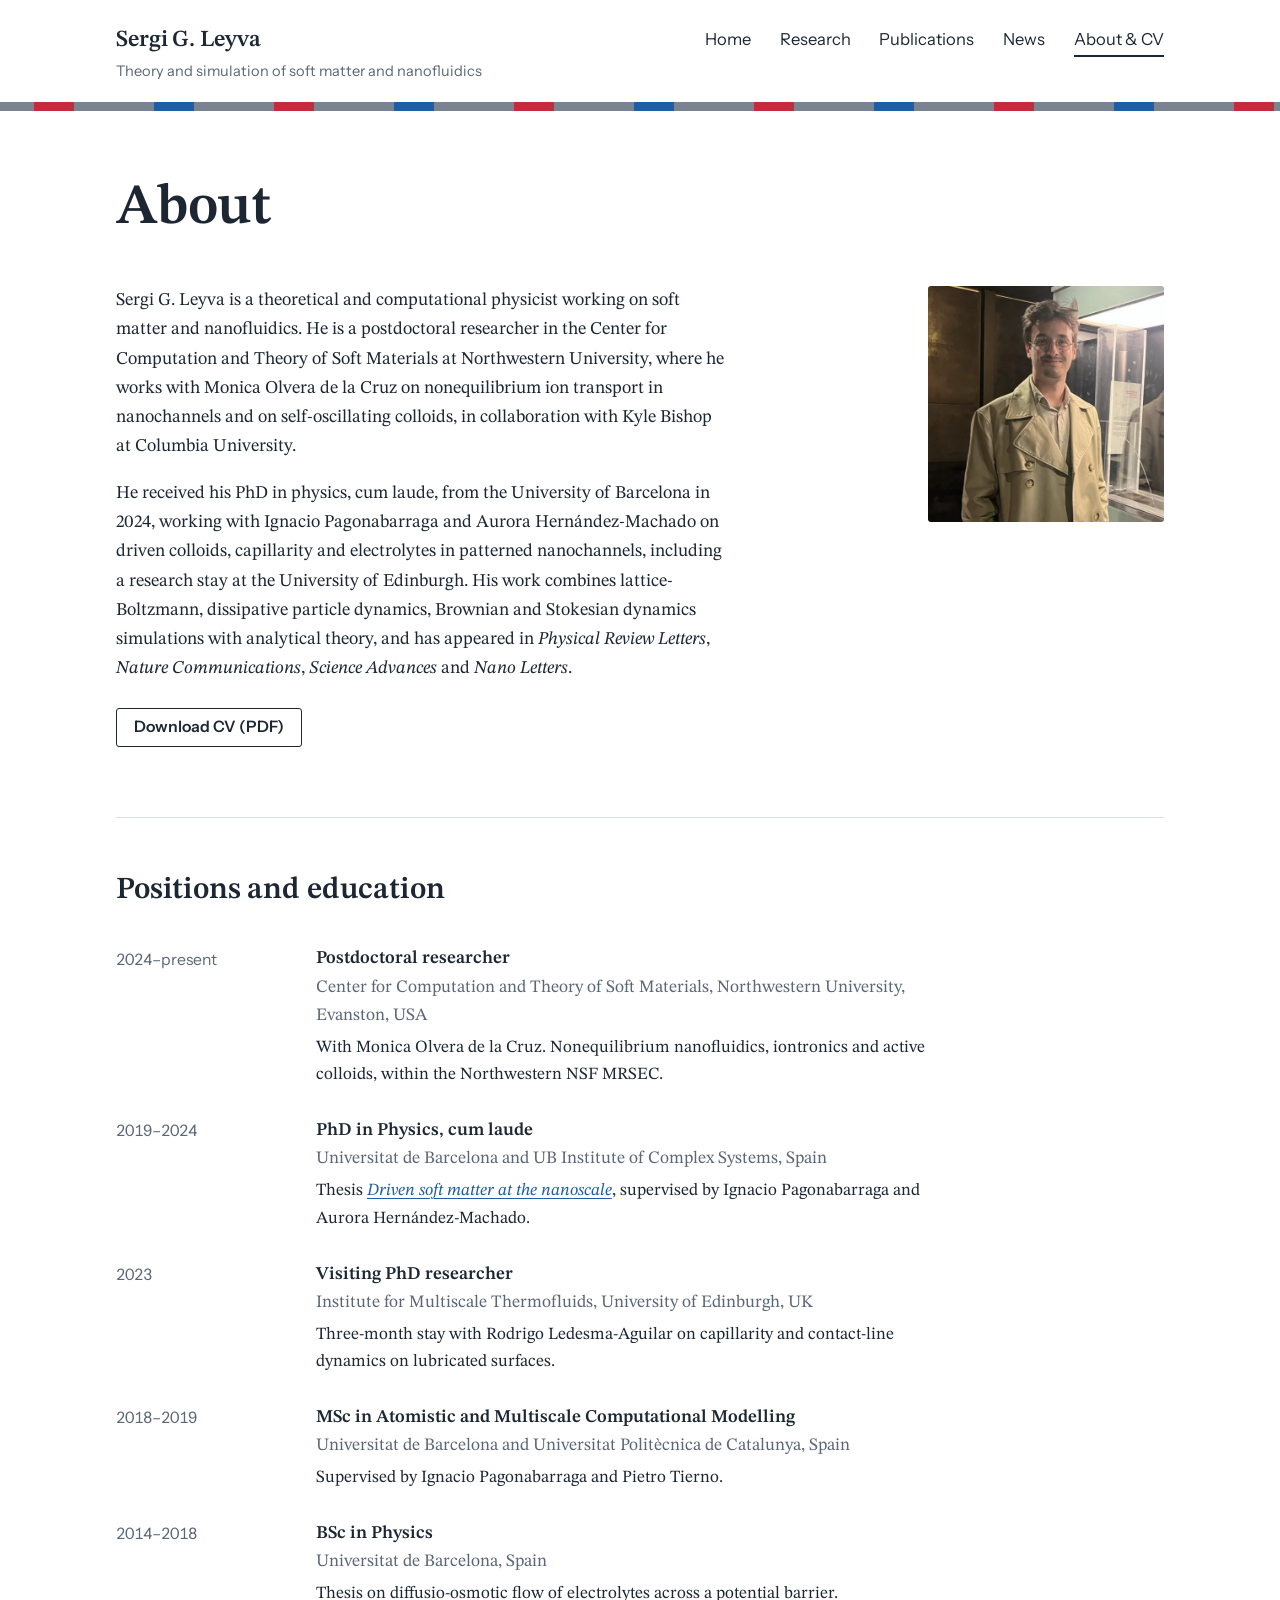
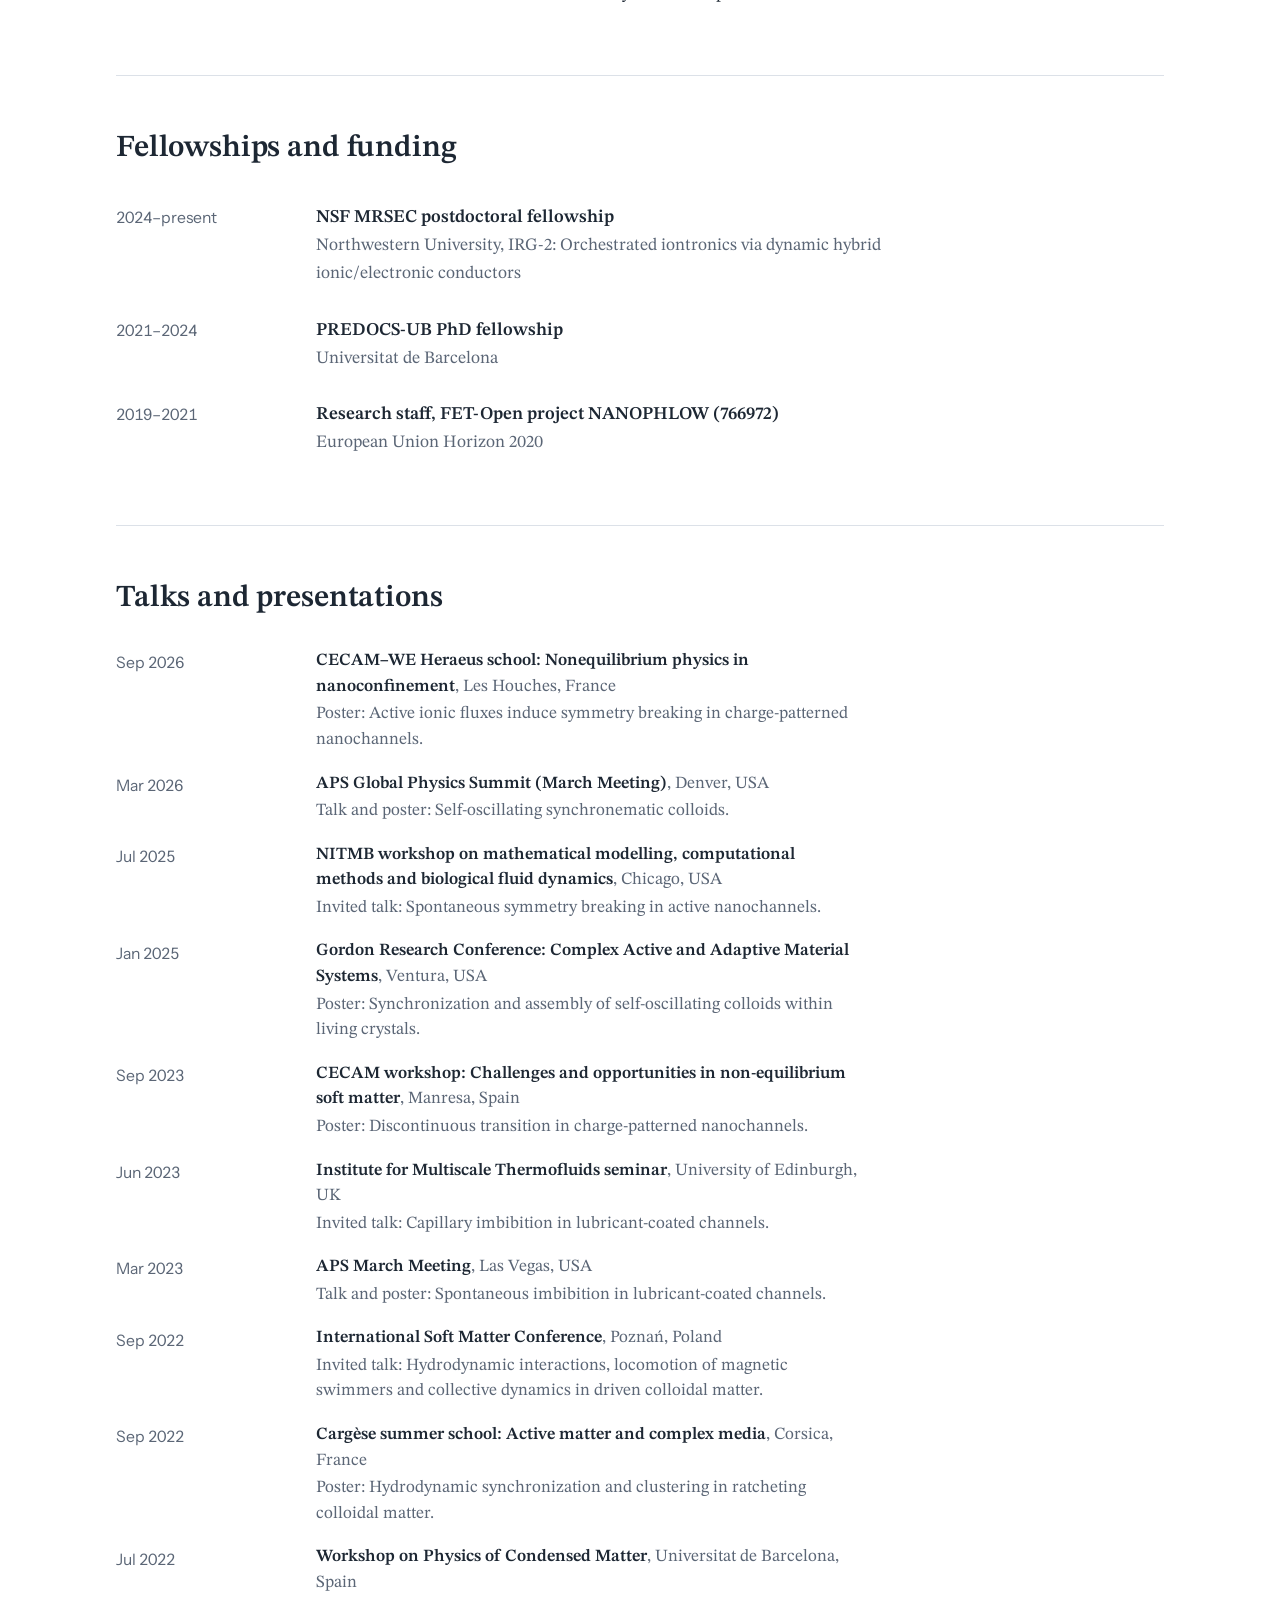
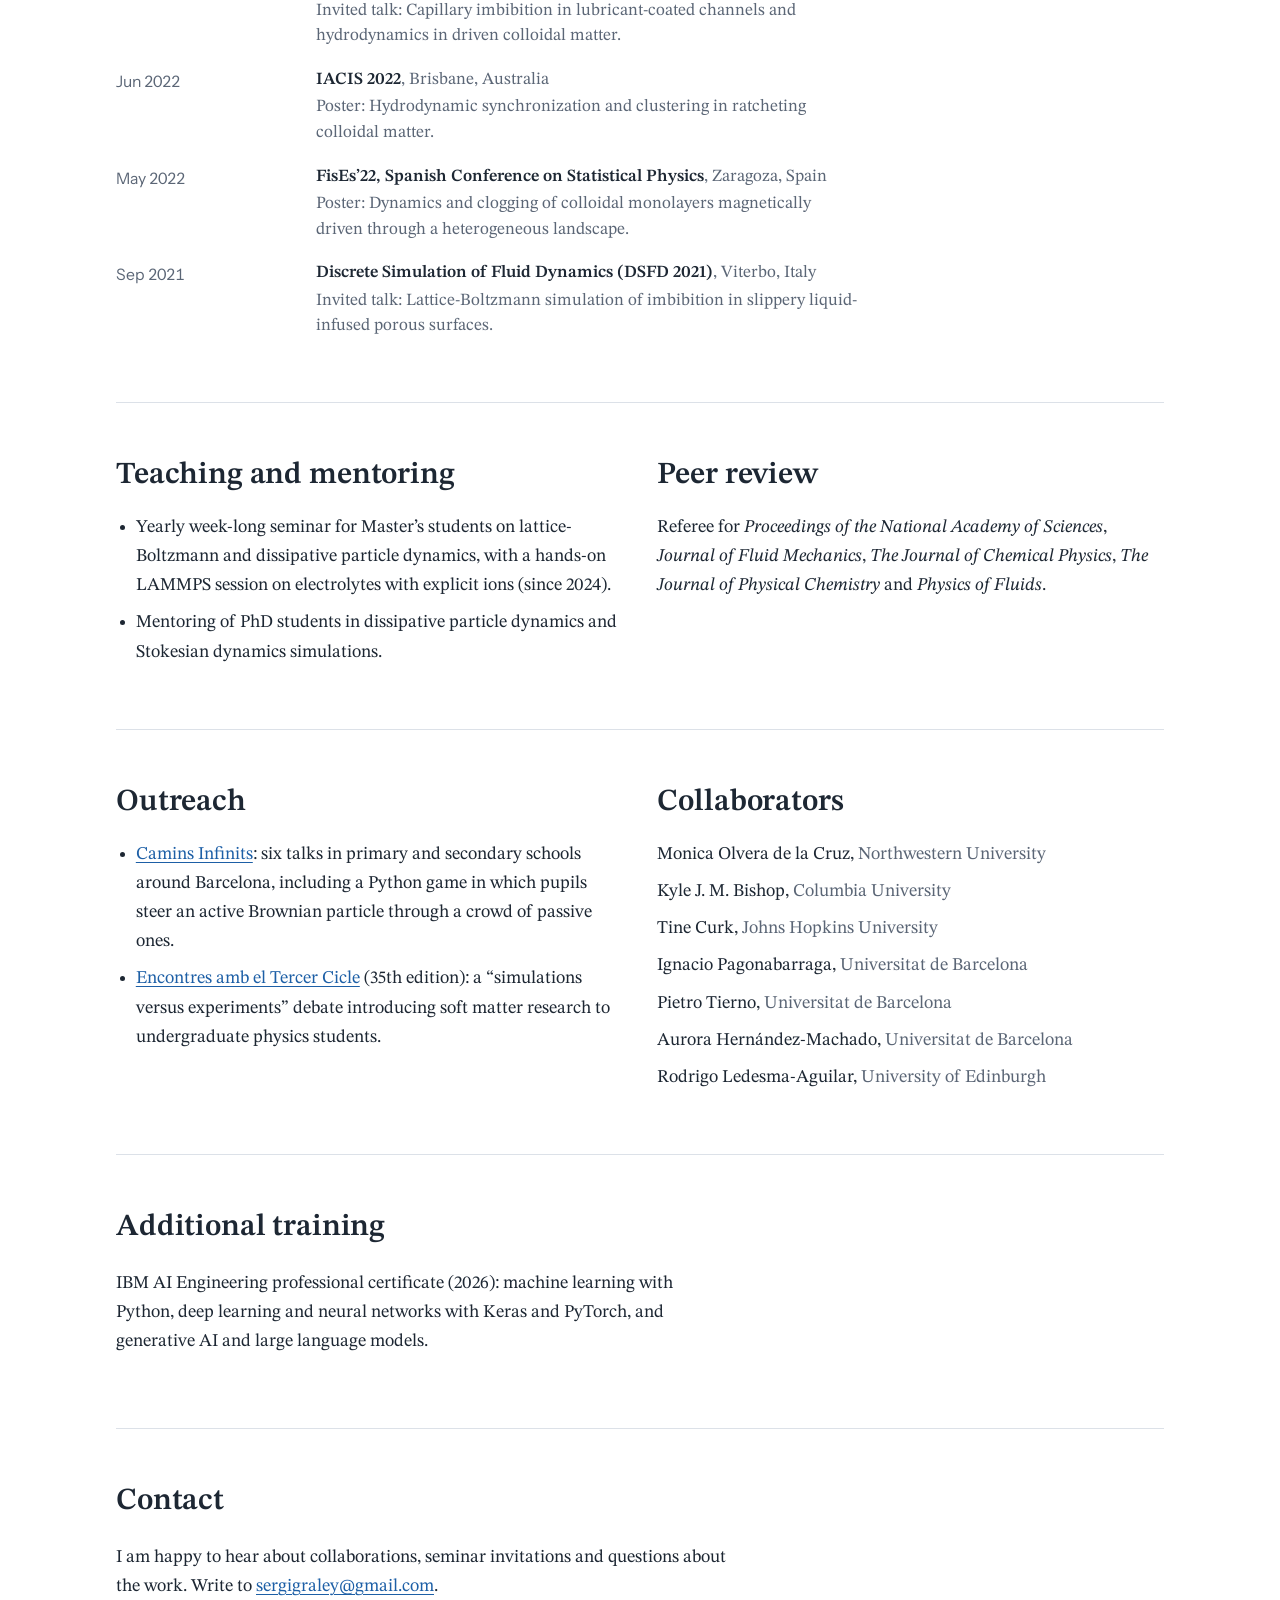
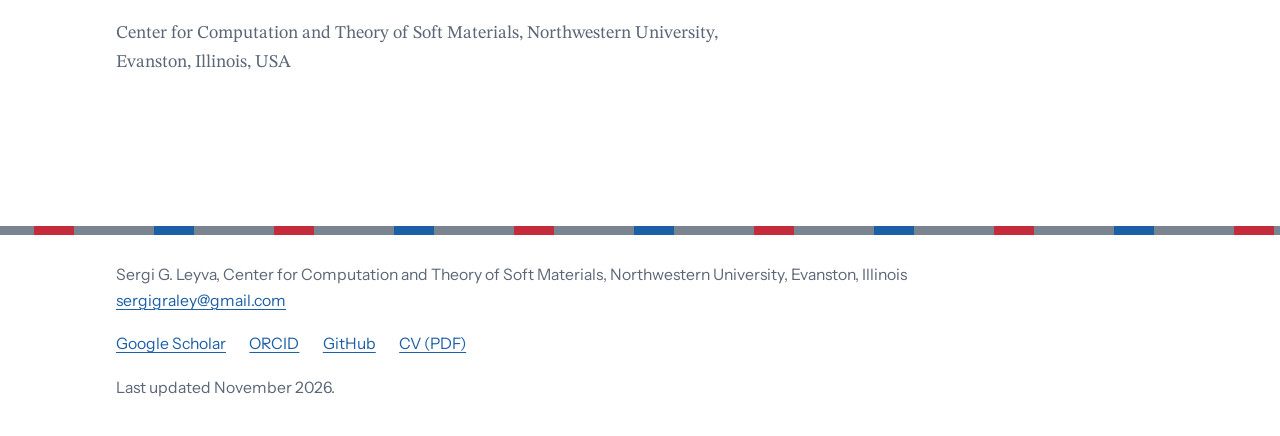
==== commit 407a6a01: "Add files via upload" ====
--- a/about.html
+++ b/about.html
@@ -4,11 +4,11 @@
   <meta charset="utf-8">
   <meta name="viewport" content="width=device-width, initial-scale=1">
   <title>About and CV | Sergi G. Leyva</title>
-  <meta name="description" content="Biography, positions, funding, honours, talks, teaching and service of Sergi G. Leyva, postdoctoral researcher at Northwestern University.">
+  <meta name="description" content="Biography, positions, funding, talks, teaching and service of Sergi G. Leyva, postdoctoral researcher at Northwestern University.">
   <link rel="canonical" href="https://slevinskygra.github.io/about.html">
   <meta property="og:type" content="website">
   <meta property="og:title" content="About and CV | Sergi G. Leyva">
-  <meta property="og:description" content="Biography, positions, funding, honours, talks, teaching and service of Sergi G. Leyva, postdoctoral researcher at Northwestern University.">
+  <meta property="og:description" content="Biography, positions, funding, talks, teaching and service of Sergi G. Leyva, postdoctoral researcher at Northwestern University.">
   <meta property="og:url" content="https://slevinskygra.github.io/about.html">
   <meta property="og:image" content="https://slevinskygra.github.io/assets/img/og-image.jpg">
   <meta name="twitter:card" content="summary_large_image">
@@ -60,7 +60,7 @@
           <li><span class="cv-when">2019–2024</span><span class="cv-what"><strong>PhD in Physics, cum laude</strong><span class="where">Universitat de Barcelona and UB Institute of Complex Systems, Spain</span><span class="detail">Thesis <a href="https://diposit.ub.edu/dspace/bitstream/2445/212304/1/SGL_PhD-THESIS.pdf"><i>Driven soft matter at the nanoscale</i></a>, supervised by Ignacio Pagonabarraga and Aurora Hernández-Machado.</span></span></li>
           <li><span class="cv-when">2023</span><span class="cv-what"><strong>Visiting PhD researcher</strong><span class="where">Institute for Multiscale Thermofluids, University of Edinburgh, UK</span><span class="detail">Three-month stay with Rodrigo Ledesma-Aguilar on capillarity and contact-line dynamics on lubricated surfaces.</span></span></li>
           <li><span class="cv-when">2018–2019</span><span class="cv-what"><strong>MSc in Atomistic and Multiscale Computational Modelling</strong><span class="where">Universitat de Barcelona and Universitat Politècnica de Catalunya, Spain</span><span class="detail">Supervised by Ignacio Pagonabarraga and Pietro Tierno.</span></span></li>
-          <li><span class="cv-when">2014–2018</span><span class="cv-what"><strong>BSc in Physics</strong><span class="where">Universitat de Barcelona, Spain</span><span class="detail">Thesis on diffusio-osmotic flow of electrolytes across a potential barrier, awarded best thesis of the graduating class.</span></span></li>
+          <li><span class="cv-when">2014–2018</span><span class="cv-what"><strong>BSc in Physics</strong><span class="where">Universitat de Barcelona, Spain</span><span class="detail">Thesis on diffusio-osmotic flow of electrolytes across a potential barrier.</span></span></li>
         </ul>
       </section>
 
@@ -70,15 +70,6 @@
           <li><span class="cv-when">2024–present</span><span class="cv-what"><strong>NSF MRSEC postdoctoral fellowship</strong><span class="where">Northwestern University, IRG-2: Orchestrated iontronics via dynamic hybrid ionic/electronic conductors</span></span></li>
           <li><span class="cv-when">2021–2024</span><span class="cv-what"><strong>PREDOCS-UB PhD fellowship</strong><span class="where">Universitat de Barcelona</span></span></li>
           <li><span class="cv-when">2019–2021</span><span class="cv-what"><strong>Research staff, FET-Open project NANOPHLOW (766972)</strong><span class="where">European Union Horizon 2020</span></span></li>
-        </ul>
-      </section>
-
-      <section class="cv-section" id="honours" aria-labelledby="honours-h">
-        <h2 id="honours-h">Honours</h2>
-        <ul class="cv-list">
-          <li><span class="cv-when">2024</span><span class="cv-what"><strong>Editors’ Suggestion and Featured in Physics</strong><span class="detail"><i>Physical Review Letters</i>, for “Discontinuous transition in electrolyte flow through charge-patterned nanochannels”.</span></span></li>
-          <li><span class="cv-when">2020</span><span class="cv-what"><strong>Cover article, <i>Soft Matter</i></strong><span class="detail">For “Dynamics and clogging of colloidal monolayers magnetically driven through a heterogeneous landscape”.</span></span></li>
-          <li><span class="cv-when">2018</span><span class="cv-what"><strong>Bachelor thesis award</strong><span class="where">Universitat de Barcelona</span><span class="detail">Best thesis of the graduating class in physics.</span></span></li>
         </ul>
       </section>
 
--- a/assets/css/style.css
+++ b/assets/css/style.css
@@ -298,7 +298,7 @@
 }
 .channel-controls {
   display: grid;
-  grid-template-columns: minmax(0, 1fr) auto auto;
+  grid-template-columns: minmax(0, 1fr) 19rem auto;
   gap: 0.8rem 1.6rem;
   align-items: center;
   margin-top: 0.9rem;
@@ -331,13 +331,13 @@
 }
 .readout {
   display: grid;
-  grid-template-columns: auto auto;
+  grid-template-columns: 150px minmax(0, 1fr);
   align-items: center;
   gap: 0.15rem 0.8rem;
   color: var(--muted);
 }
 .readout canvas { width: 150px; height: 42px; display: block; grid-row: span 2; }
-.readout strong { color: var(--ink); font-weight: 600; }
+.readout strong { color: var(--ink); font-weight: 600; white-space: nowrap; }
 
 input[type="range"] {
   width: 100%;
